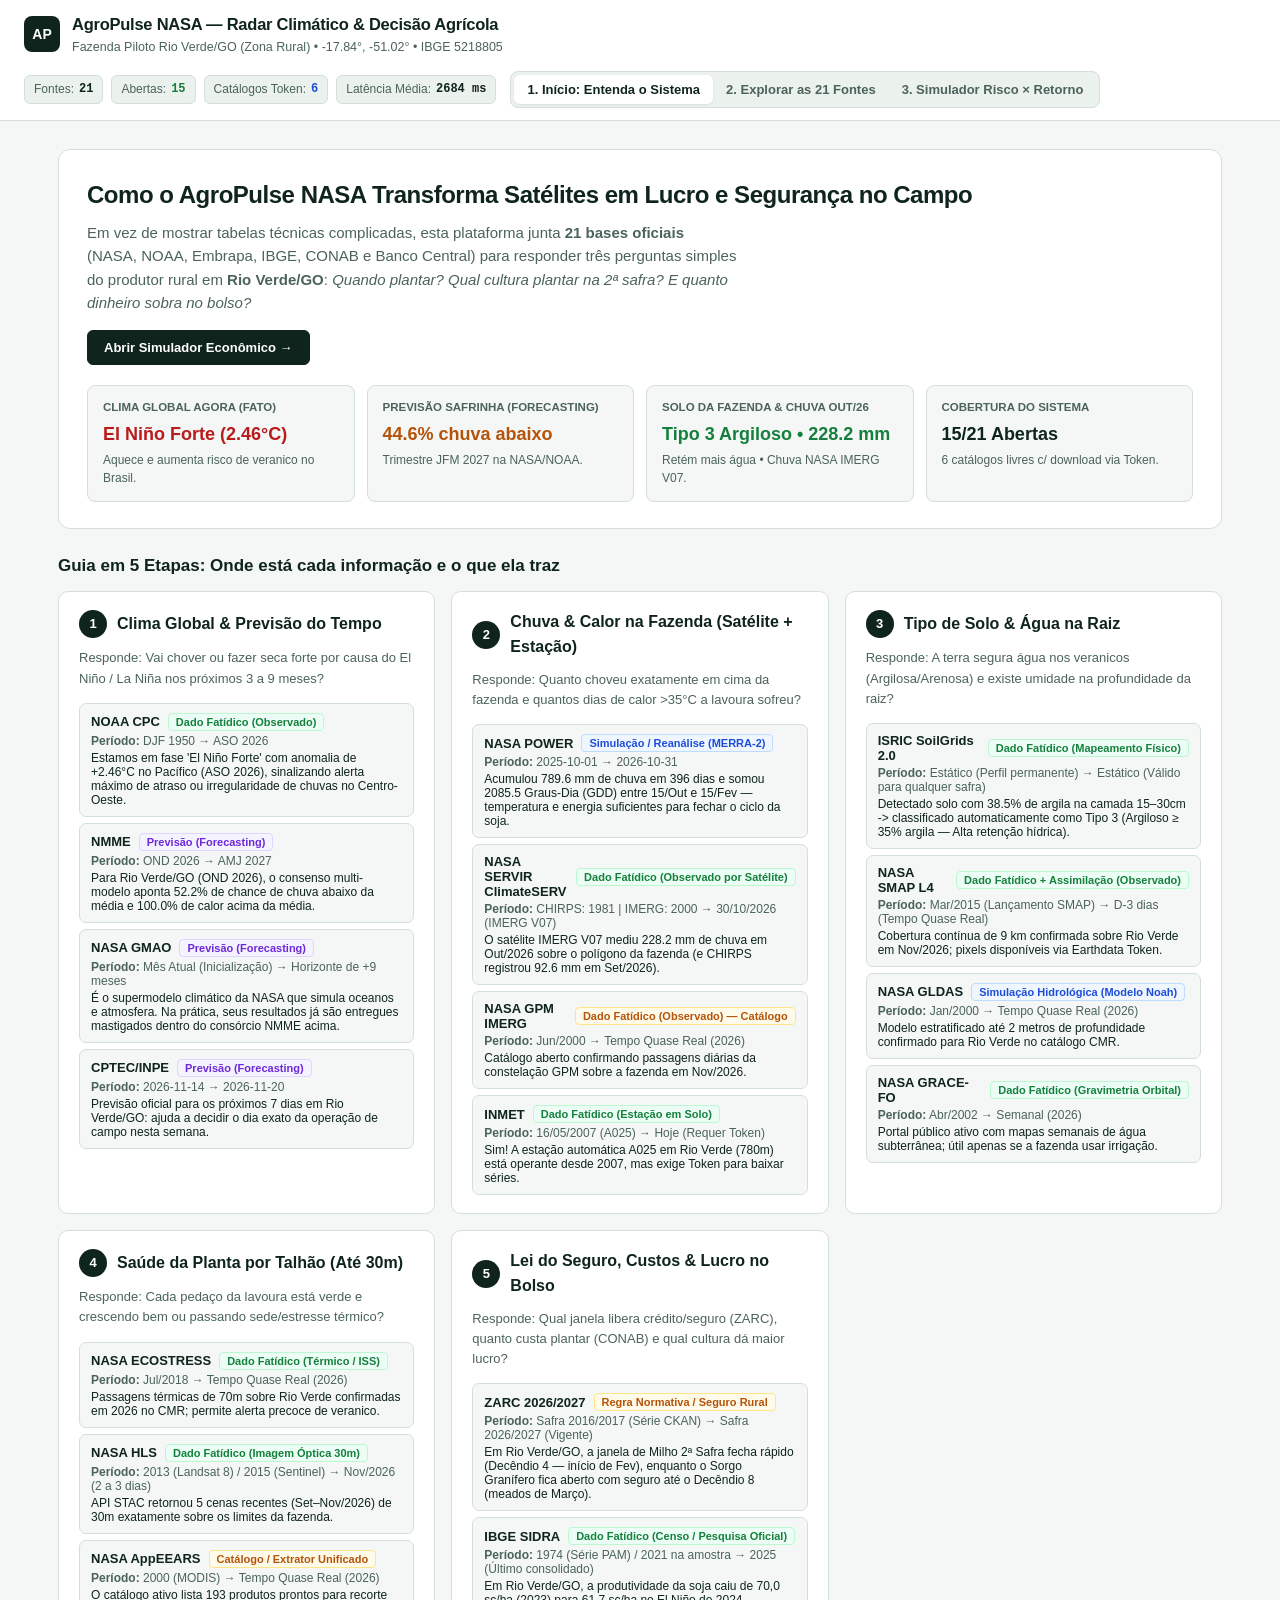
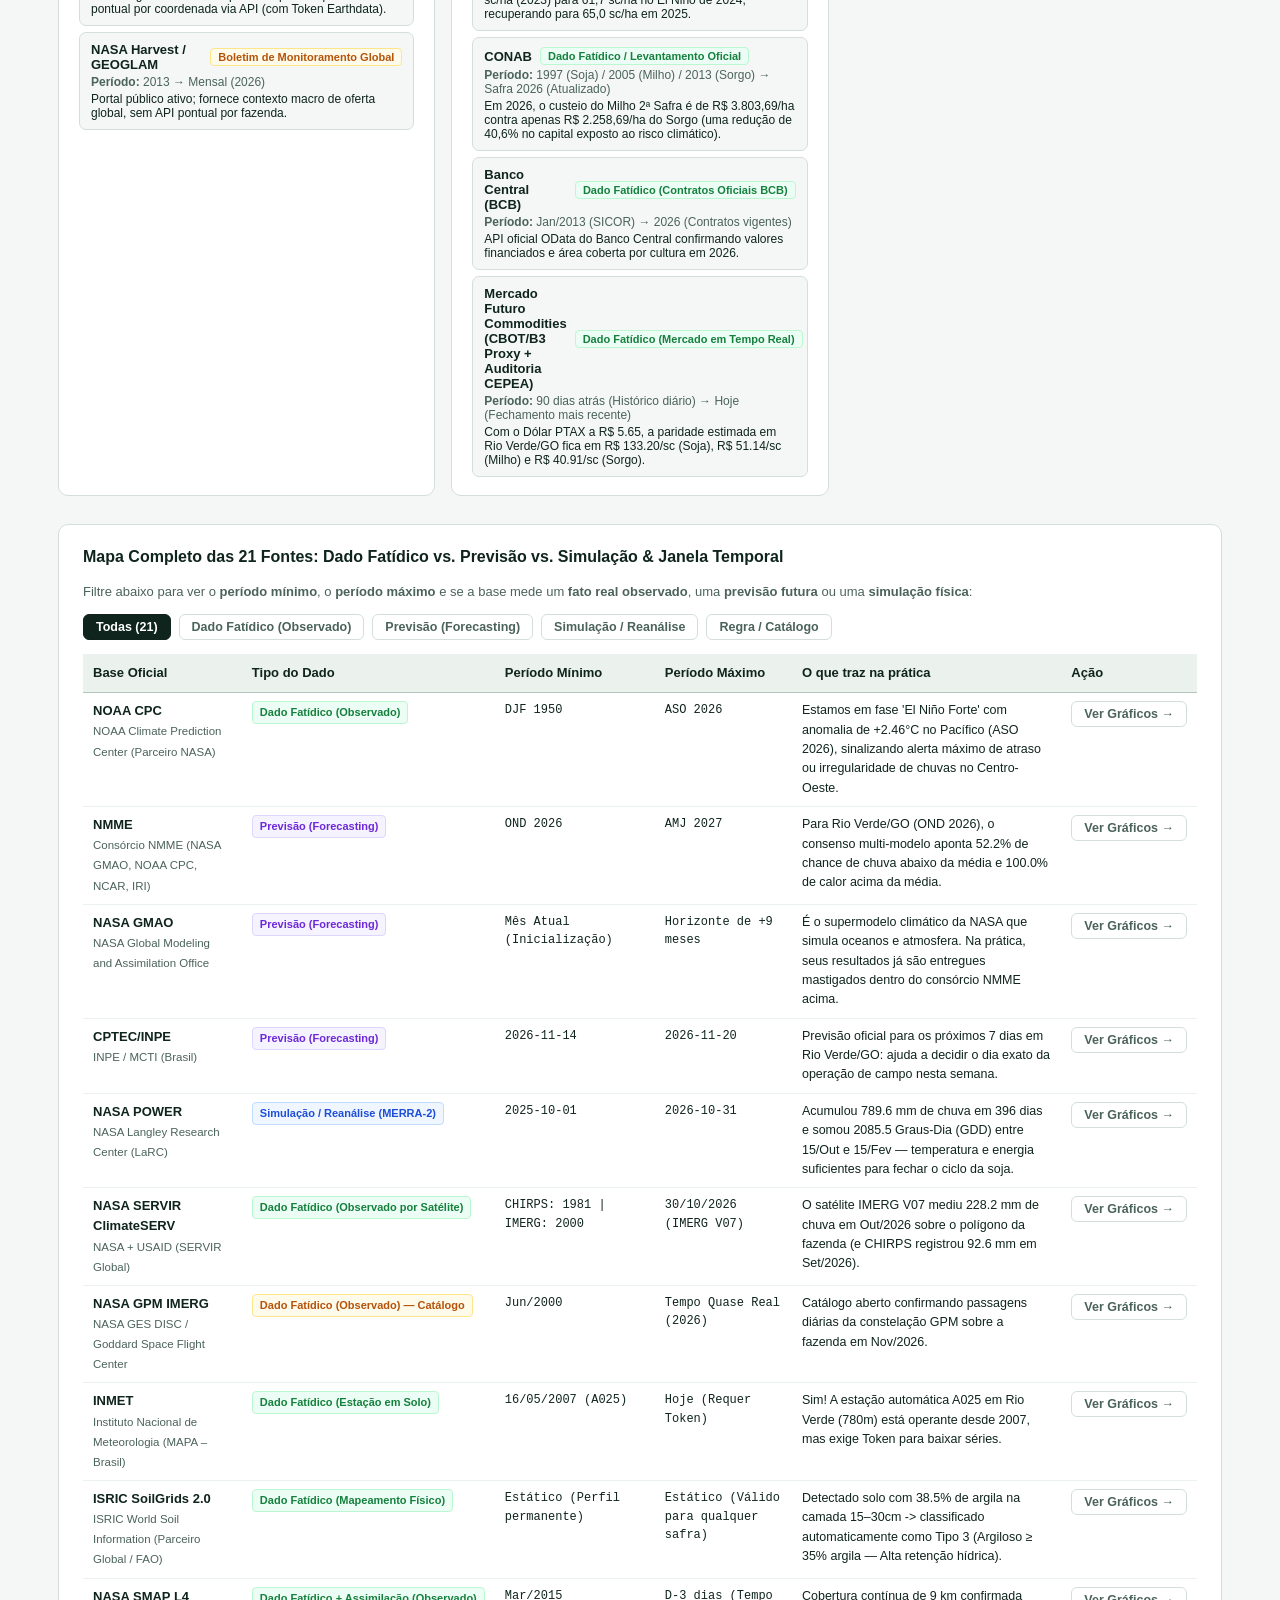
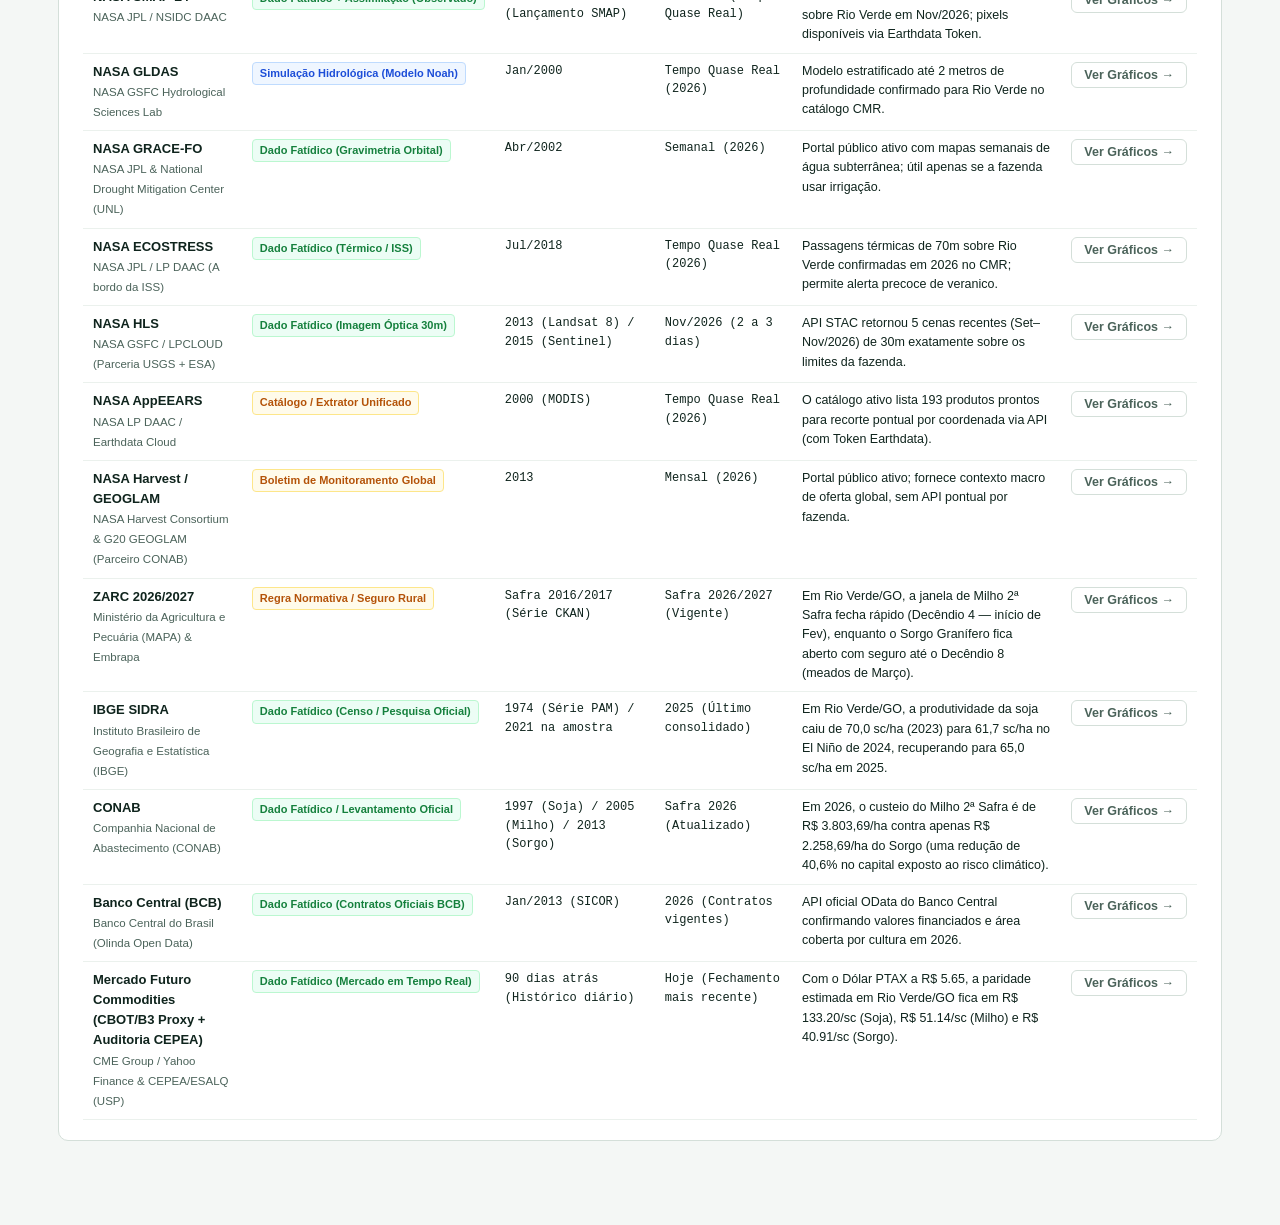
==== frontend/index.html @ e2fab166 "feat: AgroPulse NASA 21-source ETL, visual dashboard, and GitHub Actions Pages" ====
<!DOCTYPE html>
<html lang="pt-BR">
<head>
  <meta charset="UTF-8" />
  <meta name="viewport" content="width=device-width, initial-scale=1.0" />
  <title>AgroPulse NASA — Clima, El Niño e Decisão Agrícola</title>
  <link rel="stylesheet" href="styles.css" />
</head>
<body>
  <header class="topbar">
    <div class="brand">
      <div class="brand-mark">AP</div>
      <div>
        <h1 class="brand-title">AgroPulse NASA — Radar Climático &amp; Decisão Agrícola</h1>
        <p class="brand-sub" id="anchorLabel">Fazenda Piloto Rio Verde/GO (Zona Rural) • -17.84°, -51.02° • IBGE 5218805</p>
      </div>
    </div>

    <div class="topbar-controls">
      <div class="telemetry-strip" id="telemetryStrip"></div>
      <nav class="view-tabs" aria-label="Navegação principal">
        <button class="view-tab active" data-view="home">1. Início: Entenda o Sistema</button>
        <button class="view-tab" data-view="etl">2. Explorar as 21 Fontes</button>
        <button class="view-tab" data-view="simulator">3. Simulador Risco × Retorno</button>
      </nav>
    </div>
  </header>

  <!-- PÁGINA INICIAL: VISÃO GERAL PARA QUALQUER PESSOA ENTENDER -->
  <section class="home-container" id="homeView"></section>

  <!-- EXPLORADOR DETALHADO DE CADA UMA DAS 21 BASES -->
  <main class="shell hidden" id="etlView">
    <aside class="sidebar">
      <input type="search" id="sourceFilter" class="sidebar-search" placeholder="Buscar base (ex: El Niño, Solo, Milho, ZARC)..." />
      <div id="sourceList"></div>
    </aside>

    <section class="stage" id="sourceStage">
      <div class="viz-card">Carregando dados do pipeline ETL...</div>
    </section>
  </main>

  <!-- SIMULADOR ECONÔMICO INTEGRADO -->
  <section class="sim-container hidden" id="simulatorView"></section>

  <!-- Bundle JS local para funcionar 100% no GitHub Pages, HTTP local e file:// -->
  <script src="bundle.js"></script>
  <script src="app.js"></script>
</body>
</html>
---- frontend/styles.css ----
:root {
  --bg: #f4f7f5;
  --surface: #ffffff;
  --surface-alt: #ebf1ed;
  --ink: #0f241d;
  --ink-muted: #4b635a;
  --border: #d4dfd9;
  --border-strong: #b4c7bd;
  --cobalt: #1d4ed8;
  --cobalt-soft: #eff6ff;
  --emerald: #15803d;
  --emerald-soft: #ecfdf5;
  --amber: #b45309;
  --amber-soft: #fffbeb;
  --crimson: #b91c1c;
  --crimson-soft: #fef2f2;
  --purple: #6d28d9;
  --purple-soft: #f5f3ff;
  --font-sans: "Plus Jakarta Sans", -apple-system, BlinkMacSystemFont, "Segoe UI", Roboto, sans-serif;
  --font-mono: "JetBrains Mono", ui-monospace, SFMono-Regular, Menlo, monospace;
}

*, *::before, *::after {
  box-sizing: border-box;
}

body {
  margin: 0;
  background: var(--bg);
  color: var(--ink);
  font-family: var(--font-sans);
  line-height: 1.55;
  -webkit-font-smoothing: antialiased;
}

.num, code, pre {
  font-family: var(--font-mono);
  font-variant-numeric: tabular-nums;
}

.hidden {
  display: none !important;
}

/* Topbar */
.topbar {
  background: var(--surface);
  border-bottom: 1px solid var(--border);
  padding: 12px 24px;
  display: flex;
  flex-wrap: wrap;
  align-items: center;
  justify-content: space-between;
  gap: 14px;
  position: sticky;
  top: 0;
  z-index: 30;
}

.brand {
  display: flex;
  align-items: center;
  gap: 12px;
}

.brand-mark {
  width: 36px;
  height: 36px;
  border-radius: 8px;
  background: var(--ink);
  color: #ffffff;
  display: grid;
  place-items: center;
  font-weight: 700;
  font-size: 14px;
}

.brand-title {
  margin: 0;
  font-size: 16.5px;
  font-weight: 700;
  letter-spacing: -0.015em;
}

.brand-sub {
  margin: 0;
  font-size: 12.5px;
  color: var(--ink-muted);
}

.topbar-controls {
  display: flex;
  align-items: center;
  gap: 14px;
  flex-wrap: wrap;
}

.telemetry-strip {
  display: flex;
  gap: 8px;
  font-size: 12px;
  color: var(--ink-muted);
}

.telemetry-pill {
  background: var(--surface-alt);
  border: 1px solid var(--border);
  padding: 4px 9px;
  border-radius: 6px;
  display: flex;
  align-items: center;
  gap: 5px;
}

.telemetry-pill strong {
  color: var(--ink);
  font-family: var(--font-mono);
}

.view-tabs {
  display: inline-flex;
  background: var(--surface-alt);
  padding: 3px;
  border-radius: 8px;
  border: 1px solid var(--border);
  flex-wrap: wrap;
}

.view-tab {
  border: none;
  background: transparent;
  padding: 7px 13px;
  border-radius: 6px;
  font-family: var(--font-sans);
  font-size: 13px;
  font-weight: 600;
  color: var(--ink-muted);
  cursor: pointer;
}

.view-tab.active {
  background: var(--surface);
  color: var(--ink);
  box-shadow: 0 1px 2px rgba(15, 36, 29, 0.08);
}

/* Home Landing Page */
.home-container {
  max-width: 1220px;
  margin: 0 auto;
  padding: 28px 28px 64px;
}

.hero-card {
  background: var(--surface);
  border: 1px solid var(--border);
  border-radius: 12px;
  padding: 26px 28px;
  margin-bottom: 24px;
}

.hero-card h2 {
  margin: 0 0 8px;
  font-size: 24px;
  letter-spacing: -0.02em;
}

.hero-lead {
  margin: 0;
  color: var(--ink-muted);
  font-size: 15px;
  max-width: 78ch;
}

.hero-highlights {
  display: grid;
  grid-template-columns: repeat(4, 1fr);
  gap: 12px;
  margin-top: 20px;
}

.highlight-box {
  background: var(--bg);
  border: 1px solid var(--border);
  border-radius: 8px;
  padding: 13px 15px;
}

.highlight-box .h-tag {
  font-size: 11.5px;
  font-weight: 700;
  color: var(--ink-muted);
}

.highlight-box .h-val {
  font-size: 18px;
  font-weight: 700;
  margin: 4px 0 2px;
}

.highlight-box .h-desc {
  font-size: 12px;
  color: var(--ink-muted);
}

.flow-grid {
  display: grid;
  grid-template-columns: repeat(auto-fit, minmax(340px, 1fr));
  gap: 16px;
  margin-bottom: 28px;
}

.flow-card {
  background: var(--surface);
  border: 1px solid var(--border);
  border-radius: 10px;
  padding: 18px 20px;
  display: flex;
  flex-direction: column;
  gap: 10px;
}

.flow-card-head {
  display: flex;
  align-items: center;
  gap: 10px;
}

.step-num {
  width: 28px;
  height: 28px;
  border-radius: 50%;
  background: var(--ink);
  color: #fff;
  display: grid;
  place-items: center;
  font-size: 13px;
  font-weight: 700;
  flex-shrink: 0;
}

.flow-card h3 {
  margin: 0;
  font-size: 16px;
}

.flow-chips {
  display: flex;
  flex-direction: column;
  gap: 6px;
  margin-top: 4px;
}

.flow-chip {
  text-align: left;
  border: 1px solid var(--border);
  background: var(--bg);
  border-radius: 7px;
  padding: 9px 11px;
  cursor: pointer;
  font-family: var(--font-sans);
  display: flex;
  flex-direction: column;
  gap: 3px;
}

.flow-chip:hover {
  border-color: var(--cobalt);
  background: var(--cobalt-soft);
}

.flow-chip-top {
  display: flex;
  justify-content: space-between;
  align-items: center;
  gap: 8px;
  font-size: 13px;
  font-weight: 700;
  color: var(--ink);
}

.flow-chip-sub {
  font-size: 12px;
  color: var(--ink-muted);
}

/* Natureza Badges */
.nature-pill {
  display: inline-block;
  padding: 2px 7px;
  border-radius: 4px;
  font-size: 11px;
  font-weight: 700;
  white-space: nowrap;
}

.nat-fact { background: var(--emerald-soft); color: var(--emerald); border: 1px solid #bbf7d0; }
.nat-fcst { background: var(--purple-soft); color: var(--purple); border: 1px solid #ddd6fe; }
.nat-sim { background: var(--cobalt-soft); color: var(--cobalt); border: 1px solid #bfdbfe; }
.nat-rule { background: var(--amber-soft); color: var(--amber); border: 1px solid #fde68a; }

.filter-pills {
  display: flex;
  gap: 8px;
  flex-wrap: wrap;
  margin-bottom: 14px;
}

.filter-pill {
  border: 1px solid var(--border);
  background: var(--surface);
  padding: 5px 12px;
  border-radius: 6px;
  font-size: 12.5px;
  font-weight: 600;
  cursor: pointer;
  color: var(--ink-muted);
}

.filter-pill.active {
  background: var(--ink);
  color: #fff;
  border-color: var(--ink);
}

/* Main Shell */
.shell {
  display: grid;
  grid-template-columns: 330px 1fr;
  min-height: calc(100vh - 67px);
}

.sidebar {
  background: var(--surface);
  border-right: 1px solid var(--border);
  padding: 16px 12px;
  overflow-y: auto;
  max-height: calc(100vh - 67px);
  position: sticky;
  top: 67px;
}

.sidebar-search {
  width: 100%;
  padding: 8px 10px;
  border: 1px solid var(--border);
  border-radius: 6px;
  font-family: var(--font-sans);
  font-size: 13px;
  margin-bottom: 14px;
  background: var(--bg);
}

.layer-group { margin-bottom: 16px; }

.layer-heading {
  font-size: 11.5px;
  font-weight: 700;
  color: var(--ink-muted);
  padding: 4px 8px;
  margin: 0 0 4px 0;
  border-bottom: 1px solid var(--surface-alt);
}

.source-btn {
  width: 100%;
  text-align: left;
  border: 1px solid transparent;
  background: transparent;
  padding: 8px 10px;
  border-radius: 6px;
  cursor: pointer;
  display: flex;
  flex-direction: column;
  gap: 3px;
  margin-bottom: 2px;
  font-family: var(--font-sans);
}

.source-btn:hover { background: var(--bg); }
.source-btn.active { background: var(--cobalt-soft); border-color: #bfdbfe; }

.source-btn-top {
  display: flex;
  align-items: center;
  justify-content: space-between;
  gap: 6px;
  width: 100%;
}

.source-btn-name {
  font-size: 13px;
  font-weight: 600;
  color: var(--ink);
  white-space: nowrap;
  overflow: hidden;
  text-overflow: ellipsis;
}

.source-btn-meta {
  display: flex;
  align-items: center;
  justify-content: space-between;
  font-size: 11px;
  color: var(--ink-muted);
}

.dot { width: 8px; height: 8px; border-radius: 50%; flex-shrink: 0; }
.dot.open { background: var(--emerald); }
.dot.discovery { background: var(--cobalt); }
.dot.partial { background: var(--amber); }
.dot.error { background: var(--crimson); }

/* Stage */
.stage {
  padding: 24px 32px 48px;
  max-width: 1160px;
  width: 100%;
}

.source-header {
  background: var(--surface);
  border: 1px solid var(--border);
  border-radius: 10px;
  padding: 20px 24px;
  margin-bottom: 20px;
}

.source-title-row {
  display: flex;
  justify-content: space-between;
  align-items: flex-start;
  gap: 16px;
  flex-wrap: wrap;
}

.source-title { margin: 0; font-size: 21px; font-weight: 700; letter-spacing: -0.02em; }
.source-provider { margin: 3px 0 0; font-size: 13.5px; color: var(--ink-muted); }

/* Caixa em Linguagem Humana */
.plain-box {
  margin-top: 14px;
  background: var(--emerald-soft);
  border: 1px solid #bbf7d0;
  border-radius: 8px;
  padding: 13px 16px;
}

.plain-box-q {
  font-size: 12.5px;
  font-weight: 700;
  color: var(--emerald);
  margin-bottom: 4px;
}

.plain-box-a {
  font-size: 14px;
  color: var(--ink);
  margin: 0;
}

.period-strip {
  display: flex;
  gap: 10px;
  flex-wrap: wrap;
  margin-top: 12px;
  align-items: center;
}

.period-pill {
  background: var(--surface-alt);
  border: 1px solid var(--border);
  border-radius: 6px;
  padding: 4px 10px;
  font-size: 12px;
}

.source-url {
  display: inline-block;
  margin-top: 10px;
  font-family: var(--font-mono);
  font-size: 11.5px;
  color: var(--cobalt);
  background: var(--cobalt-soft);
  padding: 4px 8px;
  border-radius: 4px;
  text-decoration: none;
  word-break: break-all;
}

.status-badge {
  padding: 5px 10px;
  border-radius: 6px;
  font-size: 12px;
  font-weight: 700;
  display: inline-flex;
  align-items: center;
  gap: 6px;
  white-space: nowrap;
}

.status-badge.open { background: var(--emerald-soft); color: var(--emerald); border: 1px solid #bbf7d0; }
.status-badge.discovery { background: var(--cobalt-soft); color: var(--cobalt); border: 1px solid #bfdbfe; }
.status-badge.partial { background: var(--amber-soft); color: var(--amber); border: 1px solid #fde68a; }
.status-badge.error { background: var(--crimson-soft); color: var(--crimson); border: 1px solid #fecaca; }

.audit-grid {
  display: grid;
  grid-template-columns: repeat(4, 1fr);
  gap: 10px;
  margin-top: 16px;
  padding-top: 14px;
  border-top: 1px solid var(--surface-alt);
}

.audit-cell {
  background: var(--bg);
  border: 1px solid var(--border);
  border-radius: 8px;
  padding: 10px 12px;
}

.audit-label { font-size: 11px; font-weight: 700; color: var(--ink-muted); margin-bottom: 3px; }
.audit-val { font-size: 12.5px; font-weight: 600; color: var(--ink); }
.audit-sub { font-size: 11.5px; color: var(--ink-muted); margin-top: 2px; }

.note-banner {
  margin-top: 12px;
  background: var(--amber-soft);
  border-left: 4px solid var(--amber);
  padding: 10px 14px;
  border-radius: 0 8px 8px 0;
  font-size: 13px;
  color: #78350f;
}

/* Visualization Panel */
.viz-card {
  background: var(--surface);
  border: 1px solid var(--border);
  border-radius: 10px;
  padding: 20px 24px;
  margin-bottom: 20px;
}

.viz-card h3 { margin: 0 0 12px; font-size: 16px; font-weight: 700; }

.kpi-row {
  display: grid;
  grid-template-columns: repeat(auto-fit, minmax(165px, 1fr));
  gap: 10px;
  margin-bottom: 16px;
}

.kpi-box {
  background: var(--bg);
  border: 1px solid var(--border);
  border-radius: 8px;
  padding: 11px 13px;
}

.kpi-box .k-lbl { font-size: 12px; color: var(--ink-muted); }
.kpi-box .k-val { font-size: 18px; font-weight: 700; font-family: var(--font-mono); margin-top: 2px; }

/* Tables */
.data-table { width: 100%; border-collapse: collapse; font-size: 13px; }
.data-table th {
  text-align: left;
  padding: 9px 10px;
  background: var(--surface-alt);
  border-bottom: 1px solid var(--border-strong);
  font-weight: 700;
}
.data-table td { padding: 8px 10px; border-bottom: 1px solid var(--surface-alt); vertical-align: top; }

/* Custom Visual Components */
.pipeline-steps {
  display: grid;
  grid-template-columns: repeat(auto-fit, minmax(190px, 1fr));
  gap: 10px;
  margin: 14px 0;
}

.p-step {
  background: var(--bg);
  border: 1px solid var(--border);
  border-radius: 8px;
  padding: 12px;
}

.p-step strong { display: block; font-size: 13px; margin-bottom: 4px; }
.p-step span { font-size: 12px; color: var(--ink-muted); }

/* 7-Day Weather Strip */
.weather-strip {
  display: grid;
  grid-template-columns: repeat(auto-fit, minmax(120px, 1fr));
  gap: 10px;
}

.w-day {
  background: var(--bg);
  border: 1px solid var(--border);
  border-radius: 8px;
  padding: 12px;
  text-align: center;
}

.w-temp-bar {
  height: 8px;
  border-radius: 4px;
  background: linear-gradient(90deg, #3b82f6, #f59e0b);
  margin: 8px 0;
}

/* Progress Meter */
.progress-track {
  height: 22px;
  background: var(--surface-alt);
  border-radius: 6px;
  overflow: hidden;
  border: 1px solid var(--border);
  margin: 8px 0;
}

.progress-fill {
  height: 100%;
  background: var(--emerald);
  color: #fff;
  font-size: 11.5px;
  font-weight: 700;
  display: flex;
  align-items: center;
  padding-left: 10px;
}

/* ZARC 36-Decendio Calendar */
.zarc-matrix { display: flex; flex-direction: column; gap: 12px; }
.zarc-row { border: 1px solid var(--border); border-radius: 8px; padding: 12px 14px; }
.zarc-row-head { display: flex; justify-content: space-between; align-items: center; margin-bottom: 8px; flex-wrap: wrap; gap: 8px; }
.dec-grid { display: grid; grid-template-columns: repeat(36, 1fr); gap: 2px; }
.dec-cell { height: 22px; border-radius: 2px; display: grid; place-items: center; font-size: 9px; font-family: var(--font-mono); color: #fff; }
.dec-0 { background: #e2e8f0; color: #64748b; }
.dec-20 { background: #15803d; }
.dec-30 { background: #d97706; }
.dec-40 { background: #dc2626; }
.month-axis { display: grid; grid-template-columns: repeat(12, 1fr); font-size: 11px; color: var(--ink-muted); text-align: center; margin-top: 4px; font-weight: 600; }

/* NMME Terciles */
.tercile-row { display: grid; grid-template-columns: 110px 1fr; align-items: center; gap: 12px; margin-bottom: 10px; }
.tercile-bar { display: flex; height: 26px; border-radius: 6px; overflow: hidden; border: 1px solid var(--border); font-size: 11.5px; font-family: var(--font-mono); font-weight: 600; color: #fff; }
.t-below { background: #d97706; display: grid; place-items: center; }
.t-norm { background: #64748b; display: grid; place-items: center; }
.t-above { background: #1d4ed8; display: grid; place-items: center; }

/* Soil & Cost Stacked Bars */
.soil-stack { display: flex; height: 30px; border-radius: 6px; overflow: hidden; margin: 6px 0 12px; font-size: 11.5px; font-weight: 600; color: #fff; }

/* Horizontal Bar Chart */
.hbar-row { display: grid; grid-template-columns: 190px 1fr 110px; align-items: center; gap: 10px; margin-bottom: 8px; font-size: 12.5px; }
.hbar-track { background: var(--surface-alt); height: 18px; border-radius: 4px; overflow: hidden; }
.hbar-fill { height: 100%; background: var(--cobalt); border-radius: 4px; }

/* Raw Inspector */
.raw-details { background: var(--surface); border: 1px solid var(--border); border-radius: 10px; padding: 14px 20px; }
.raw-details summary { cursor: pointer; font-weight: 700; font-size: 13.5px; }
.raw-pre { background: #0f172a; color: #e2e8f0; padding: 14px; border-radius: 8px; overflow-x: auto; font-size: 12px; line-height: 1.45; margin-top: 12px; max-height: 360px; }

/* Simulator View */
.sim-container { max-width: 1180px; margin: 0 auto; padding: 24px 32px 60px; }
.scenario-grid { display: grid; grid-template-columns: repeat(3, 1fr); gap: 16px; margin-top: 18px; }
.scenario-card { background: var(--surface); border: 1px solid var(--border); border-radius: 10px; padding: 18px 20px; display: flex; flex-direction: column; gap: 10px; }
.scenario-card.recommended { border: 2px solid var(--emerald); box-shadow: 0 4px 14px rgba(21, 128, 61, 0.08); }

.svg-chart { width: 100%; height: auto; display: block; }

@media (max-width: 980px) {
  .shell { grid-template-columns: 1fr; }
  .sidebar { max-height: 300px; position: static; }
  .audit-grid, .hero-highlights { grid-template-columns: repeat(2, 1fr); }
  .scenario-grid { grid-template-columns: 1fr; }
  .hbar-row { grid-template-columns: 120px 1fr 90px; }
}
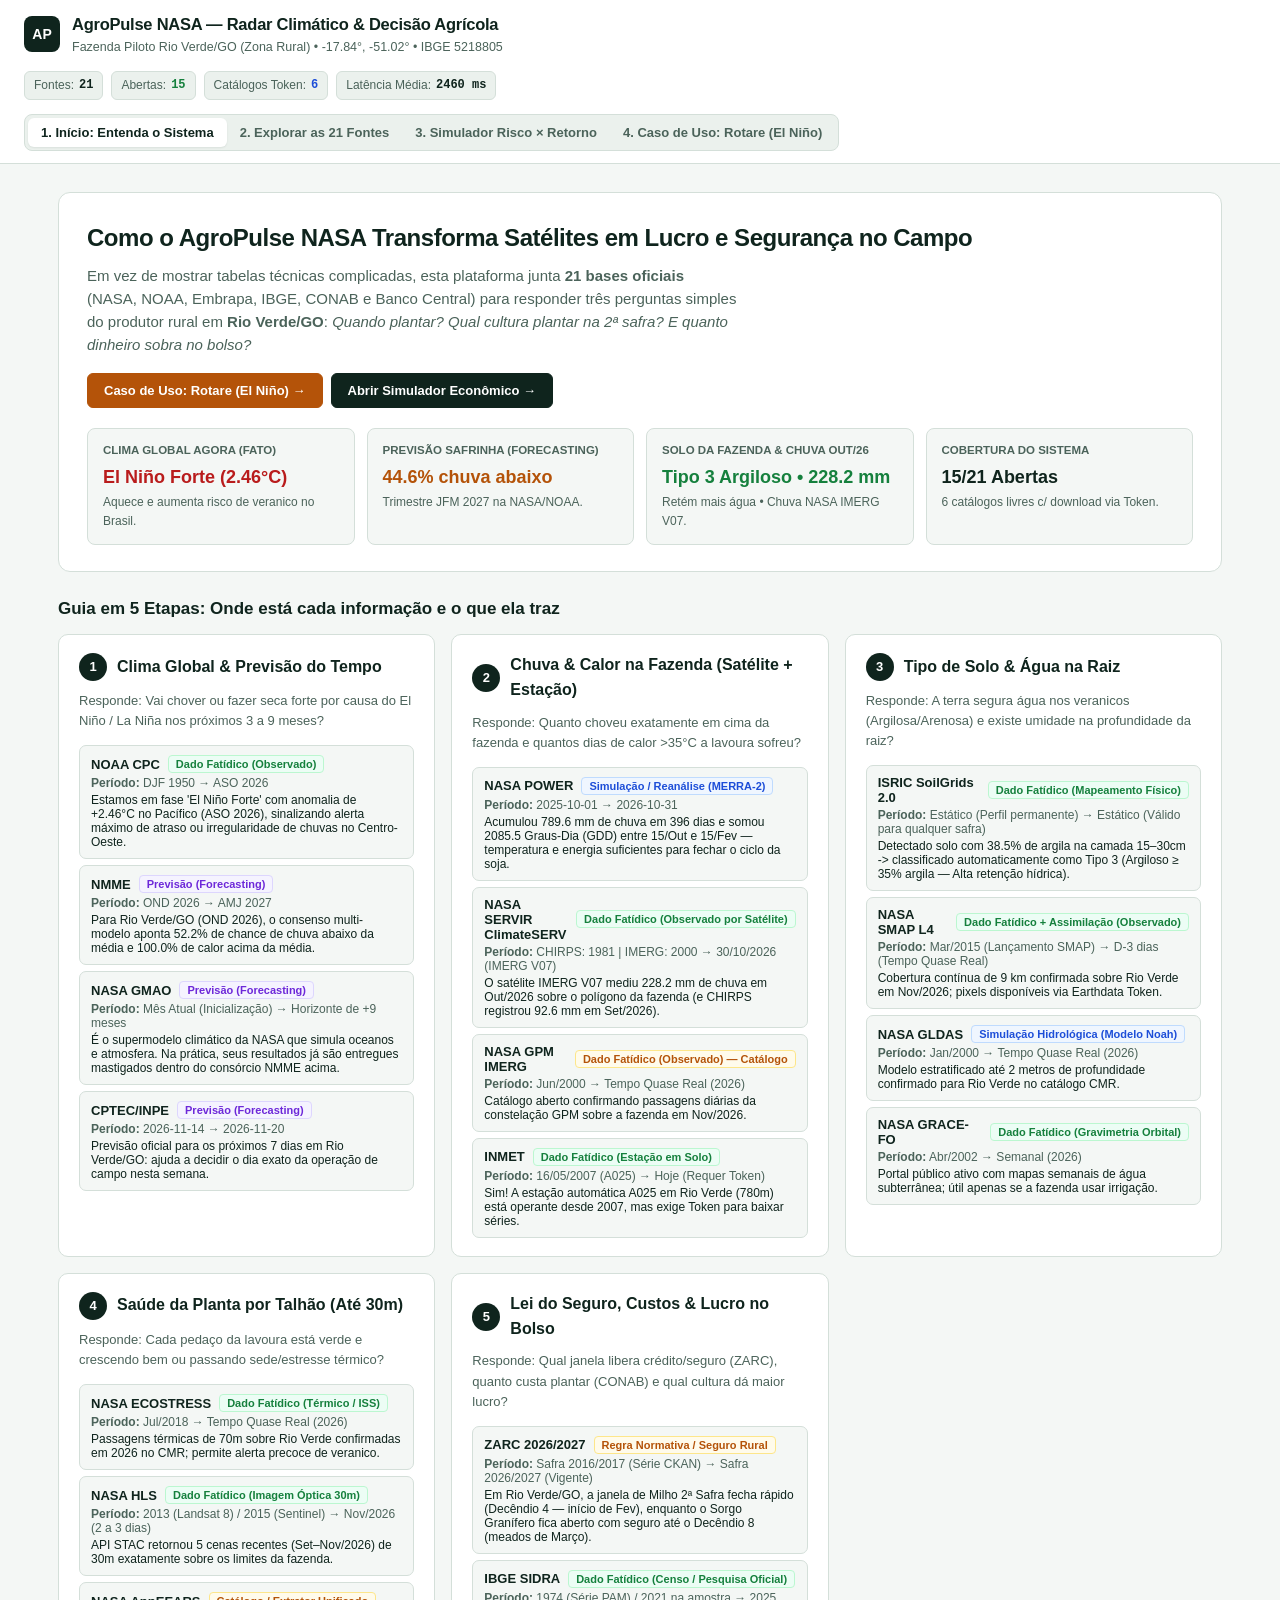
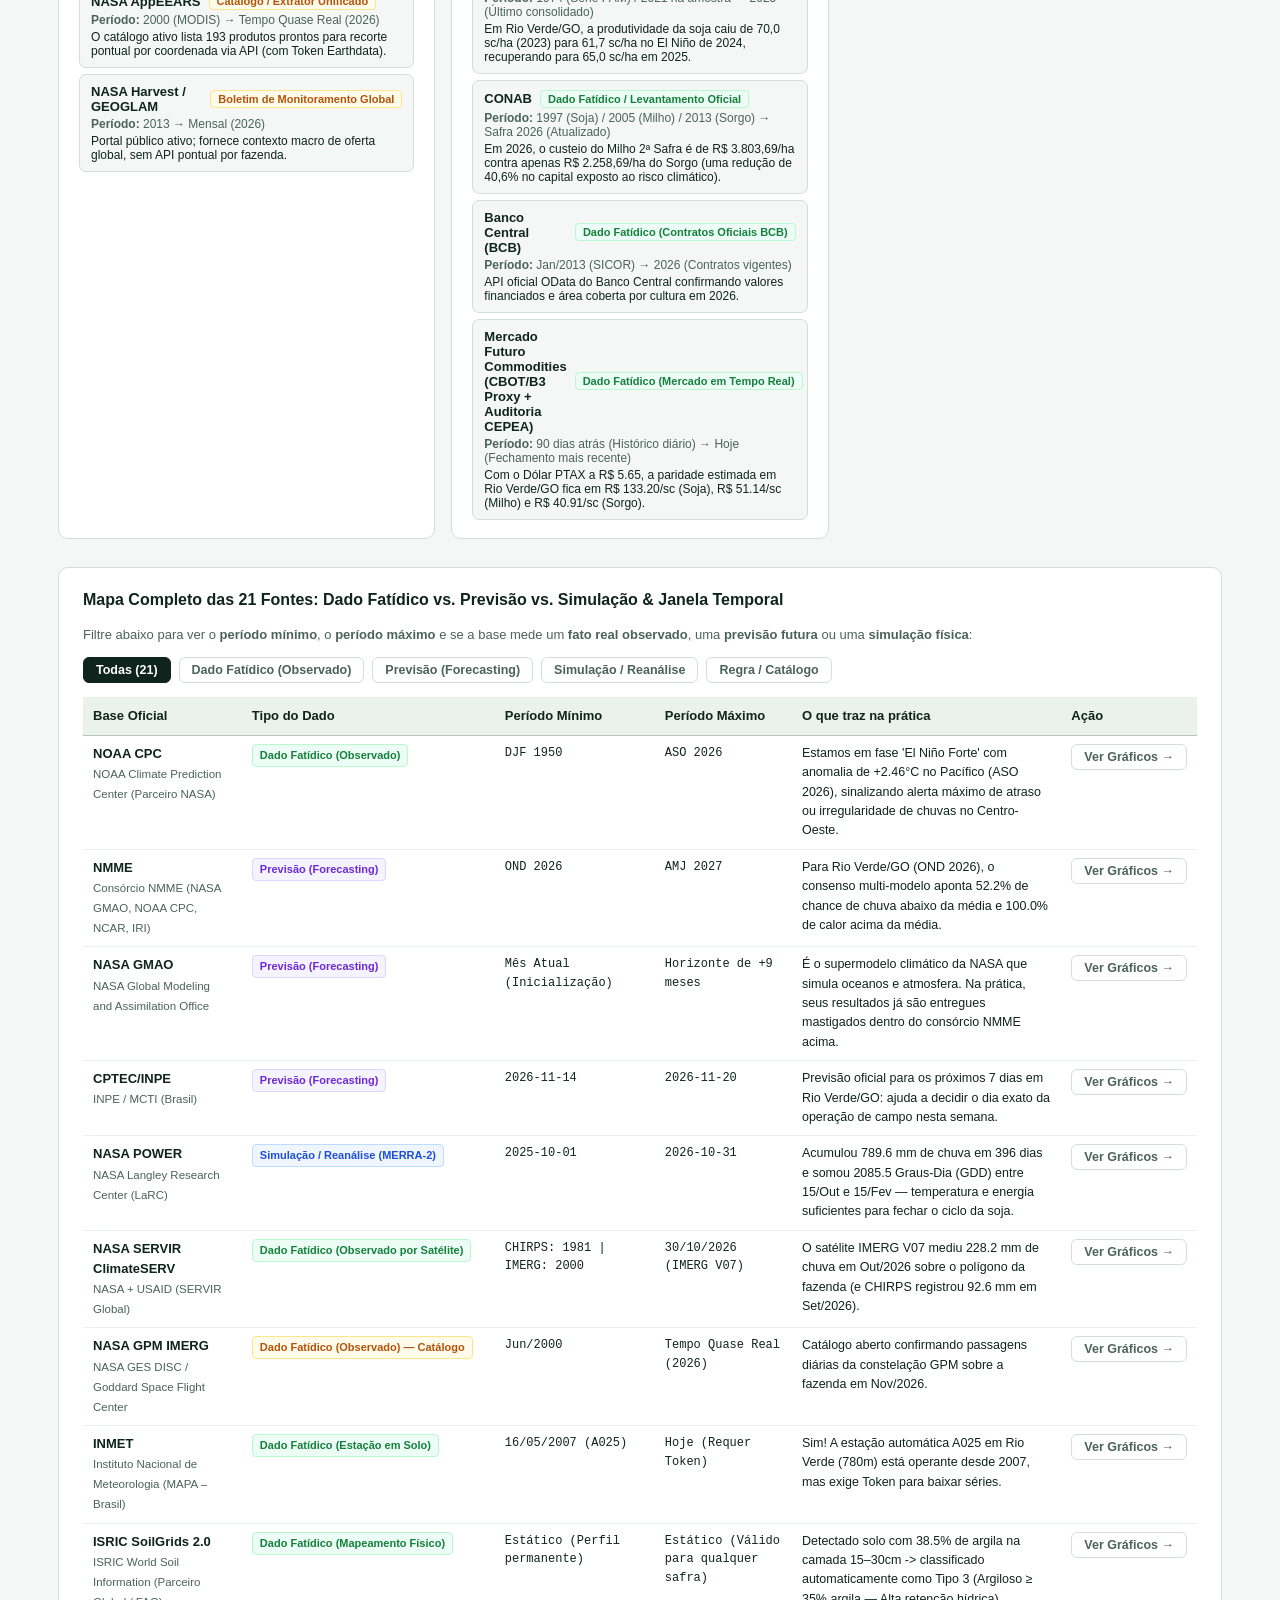
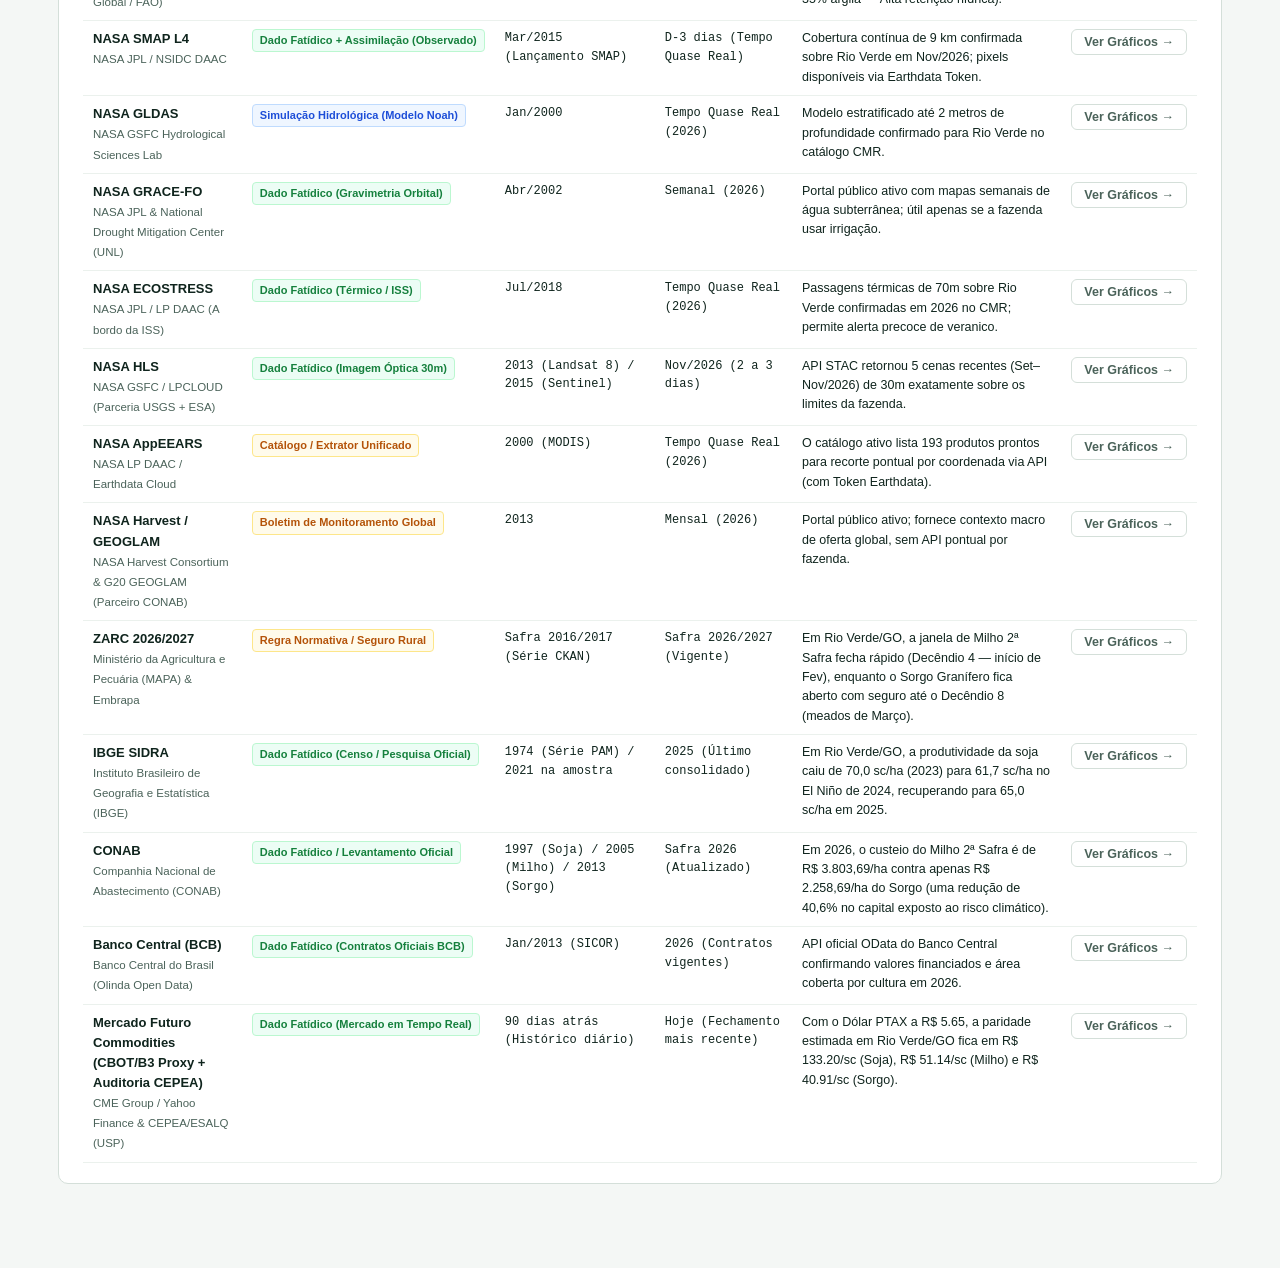
==== commit 4d8654b5: "feat: add Rotare with El Nino backtest page using real NASA POWER analog seasons" ====
--- a/frontend/index.html
+++ b/frontend/index.html
@@ -22,6 +22,7 @@
         <button class="view-tab active" data-view="home">1. Início: Entenda o Sistema</button>
         <button class="view-tab" data-view="etl">2. Explorar as 21 Fontes</button>
         <button class="view-tab" data-view="simulator">3. Simulador Risco × Retorno</button>
+        <button class="view-tab" data-view="rotare">4. Caso de Uso: Rotare (El Niño)</button>
       </nav>
     </div>
   </header>
@@ -44,6 +45,9 @@
   <!-- SIMULADOR ECONÔMICO INTEGRADO -->
   <section class="sim-container hidden" id="simulatorView"></section>
 
+  <!-- CASO DE USO ROTARE COM EL NIÑO -->
+  <section class="home-container hidden" id="rotareView"></section>
+
   <!-- Bundle JS local para funcionar 100% no GitHub Pages, HTTP local e file:// -->
   <script src="bundle.js"></script>
   <script src="app.js"></script>
--- a/frontend/styles.css
+++ b/frontend/styles.css
@@ -674,10 +674,148 @@
 
 .svg-chart { width: 100%; height: auto; display: block; }
 
+/* Caso de Uso: Rotare com El Niño */
+.rotare-disclaimer {
+  background: var(--amber-soft);
+  border: 1px solid #fcd34d;
+  border-left: 5px solid var(--amber);
+  border-radius: 8px;
+  padding: 12px 16px;
+  font-size: 13px;
+  color: #78350f;
+  margin-bottom: 18px;
+}
+
+.el-nino-banner {
+  background: linear-gradient(135deg, #fff1f2 0%, #fffbeb 100%);
+  border: 1px solid #fecdd3;
+  border-radius: 10px;
+  padding: 18px 22px;
+  margin-bottom: 18px;
+}
+
+.rotare-setup-grid {
+  display: grid;
+  grid-template-columns: 280px 1fr;
+  gap: 18px;
+  margin-bottom: 20px;
+}
+
+.talhao-card {
+  background: var(--surface);
+  border: 1px solid var(--border);
+  border-radius: 10px;
+  padding: 16px;
+  display: flex;
+  flex-direction: column;
+  gap: 10px;
+}
+
+.talhao-polygon {
+  background: #ecfdf5;
+  border: 2px dashed var(--emerald);
+  border-radius: 8px;
+  padding: 16px;
+  text-align: center;
+  cursor: pointer;
+  transition: all 0.15s ease;
+}
+
+.talhao-polygon:hover,
+.talhao-polygon.selected {
+  background: #dcfce7;
+  border-style: solid;
+  box-shadow: 0 2px 10px rgba(21, 128, 61, 0.14);
+}
+
+.rotare-form-grid {
+  display: grid;
+  grid-template-columns: repeat(3, 1fr);
+  gap: 12px;
+  margin-top: 10px;
+}
+
+.rotare-field label {
+  display: block;
+  font-size: 12px;
+  font-weight: 700;
+  color: var(--ink-muted);
+  margin-bottom: 4px;
+}
+
+.rotare-field select {
+  width: 100%;
+  padding: 8px 10px;
+  border-radius: 6px;
+  border: 1px solid var(--border-strong);
+  background: var(--bg);
+  font-family: var(--font-sans);
+  font-size: 13px;
+  font-weight: 600;
+  color: var(--ink);
+}
+
+.stress-toolbar {
+  display: flex;
+  flex-wrap: wrap;
+  align-items: center;
+  justify-content: space-between;
+  gap: 14px;
+  background: var(--surface);
+  border: 1px solid var(--border);
+  border-radius: 10px;
+  padding: 16px 20px;
+  margin-bottom: 18px;
+}
+
+.rank-badge {
+  display: inline-flex;
+  align-items: center;
+  gap: 5px;
+  padding: 3px 9px;
+  border-radius: 999px;
+  font-size: 11.5px;
+  font-weight: 700;
+}
+.rank-1 { background: var(--emerald-soft); color: var(--emerald); border: 1px solid #86efac; }
+.rank-2 { background: var(--cobalt-soft); color: var(--cobalt); border: 1px solid #bfdbfe; }
+.rank-3 { background: var(--crimson-soft); color: var(--crimson); border: 1px solid #fecaca; }
+
+.soil-notes-row {
+  display: grid;
+  grid-template-columns: repeat(3, 1fr);
+  gap: 6px;
+  background: var(--bg);
+  border: 1px solid var(--border);
+  border-radius: 8px;
+  padding: 8px 10px;
+  font-size: 11.5px;
+}
+
+.four-blocks {
+  display: grid;
+  gap: 8px;
+  border-top: 1px solid var(--surface-alt);
+  padding-top: 10px;
+}
+
+.block-item {
+  background: var(--bg);
+  border-radius: 6px;
+  padding: 8px 10px;
+  font-size: 12.5px;
+  border-left: 3px solid var(--border-strong);
+}
+.block-item strong { display: block; font-size: 11.5px; margin-bottom: 2px; }
+.block-why { border-left-color: var(--cobalt); }
+.block-pro { border-left-color: var(--emerald); }
+.block-risk { border-left-color: var(--crimson); }
+.block-unknown { border-left-color: var(--purple); background: var(--purple-soft); }
+
 @media (max-width: 980px) {
   .shell { grid-template-columns: 1fr; }
   .sidebar { max-height: 300px; position: static; }
-  .audit-grid, .hero-highlights { grid-template-columns: repeat(2, 1fr); }
+  .audit-grid, .hero-highlights, .rotare-setup-grid, .rotare-form-grid { grid-template-columns: 1fr; }
   .scenario-grid { grid-template-columns: 1fr; }
   .hbar-row { grid-template-columns: 120px 1fr 90px; }
 }
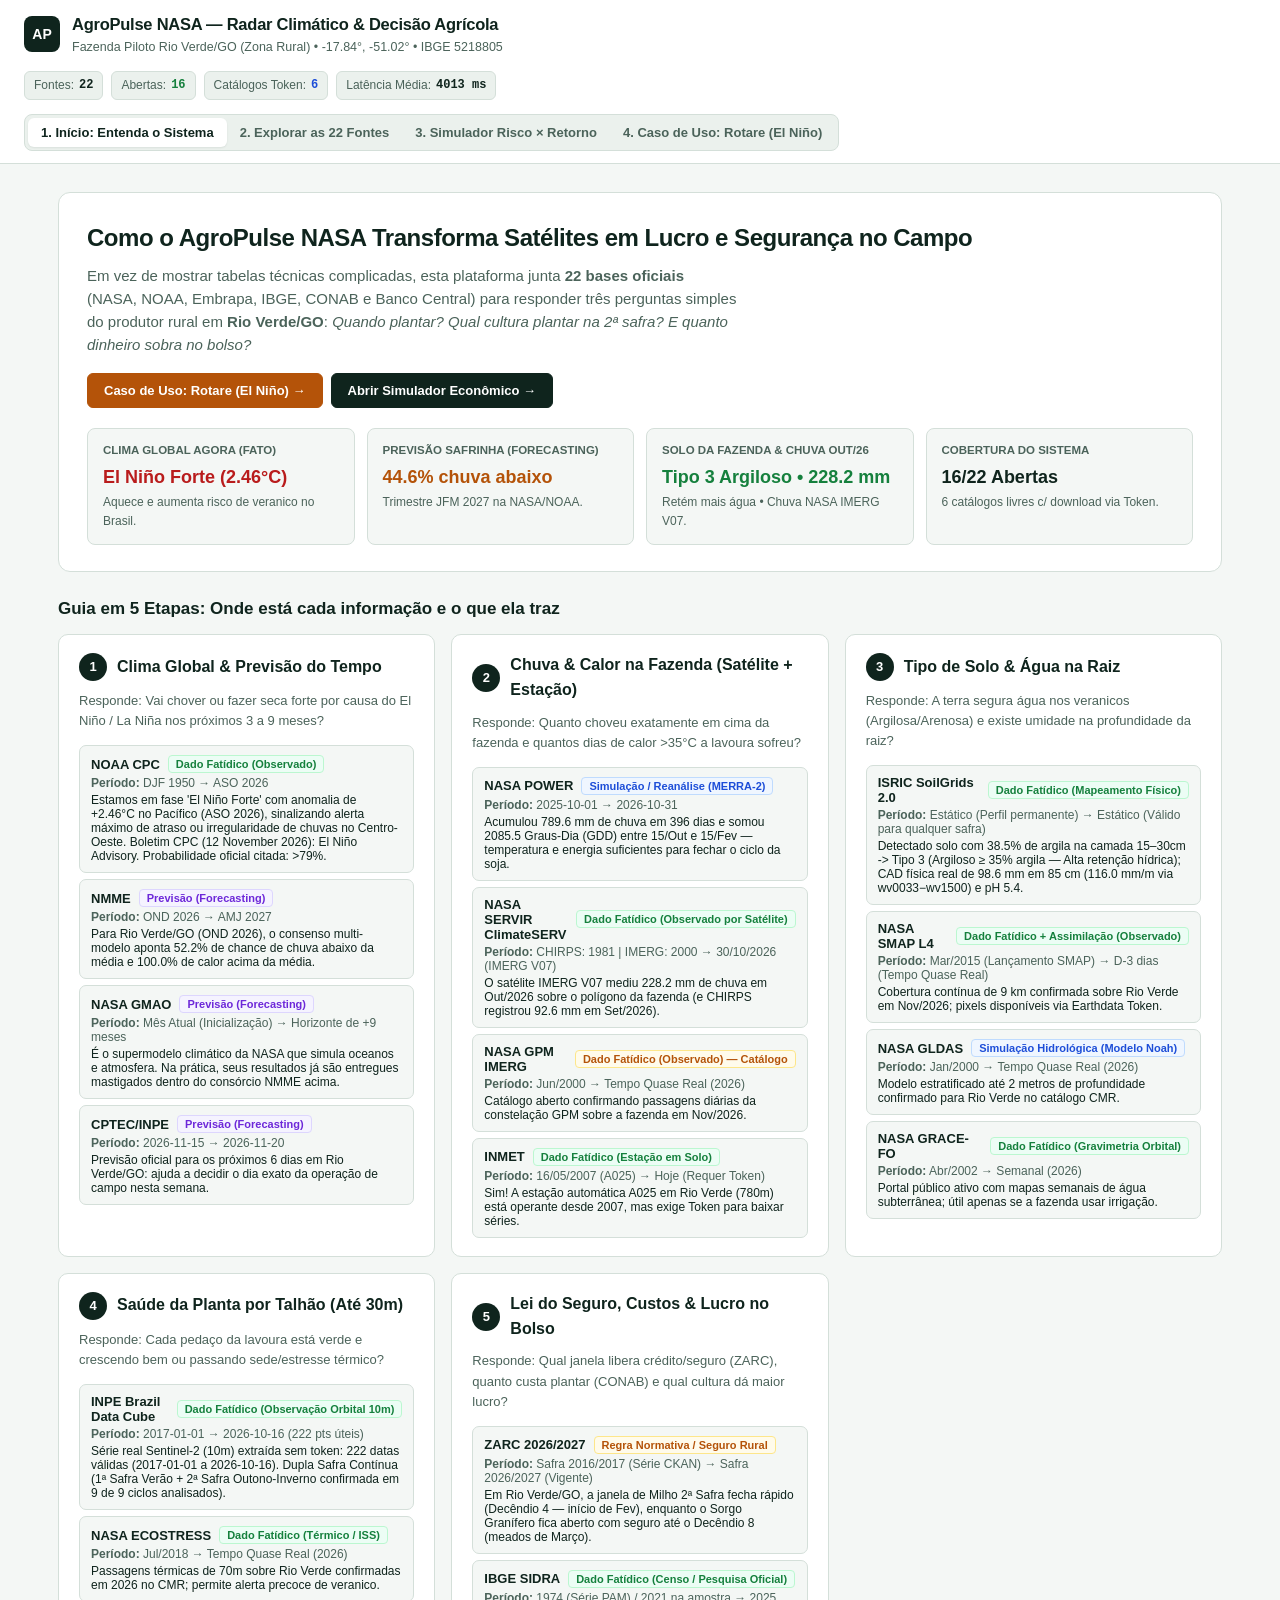
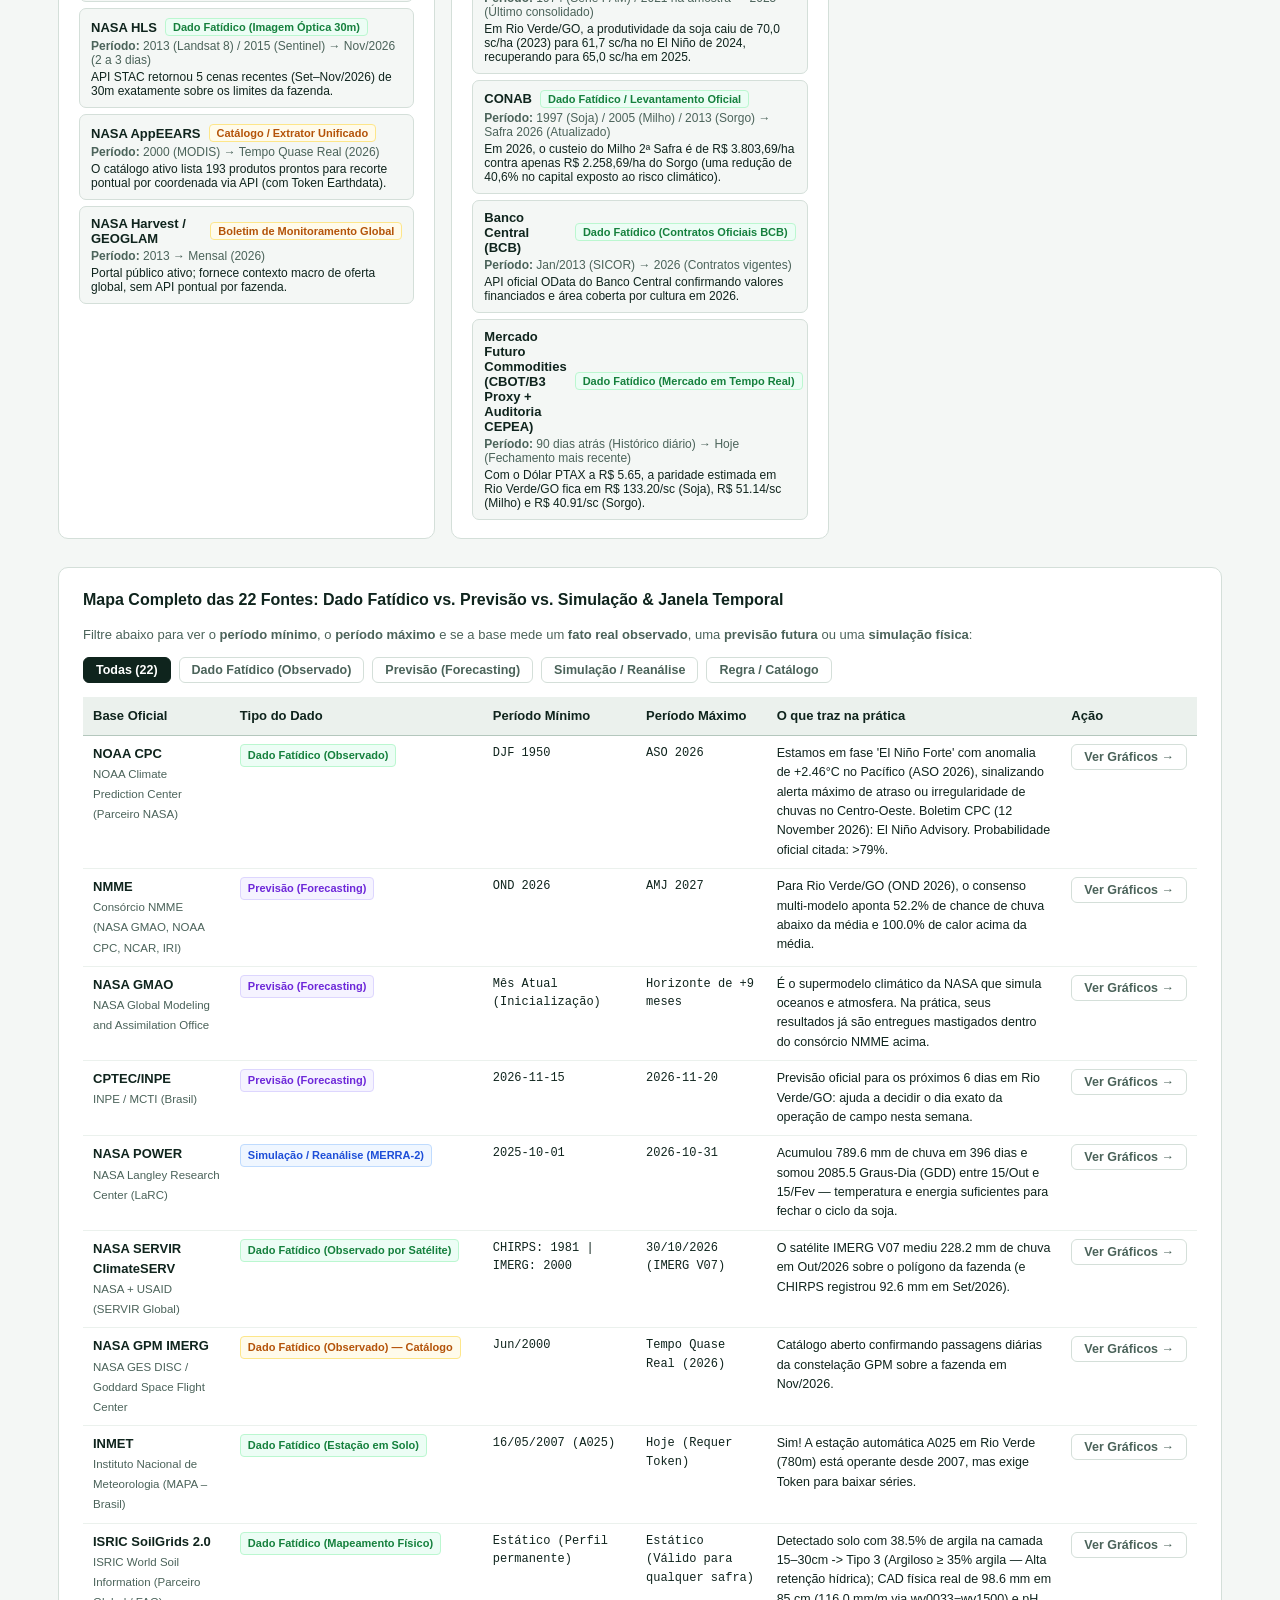
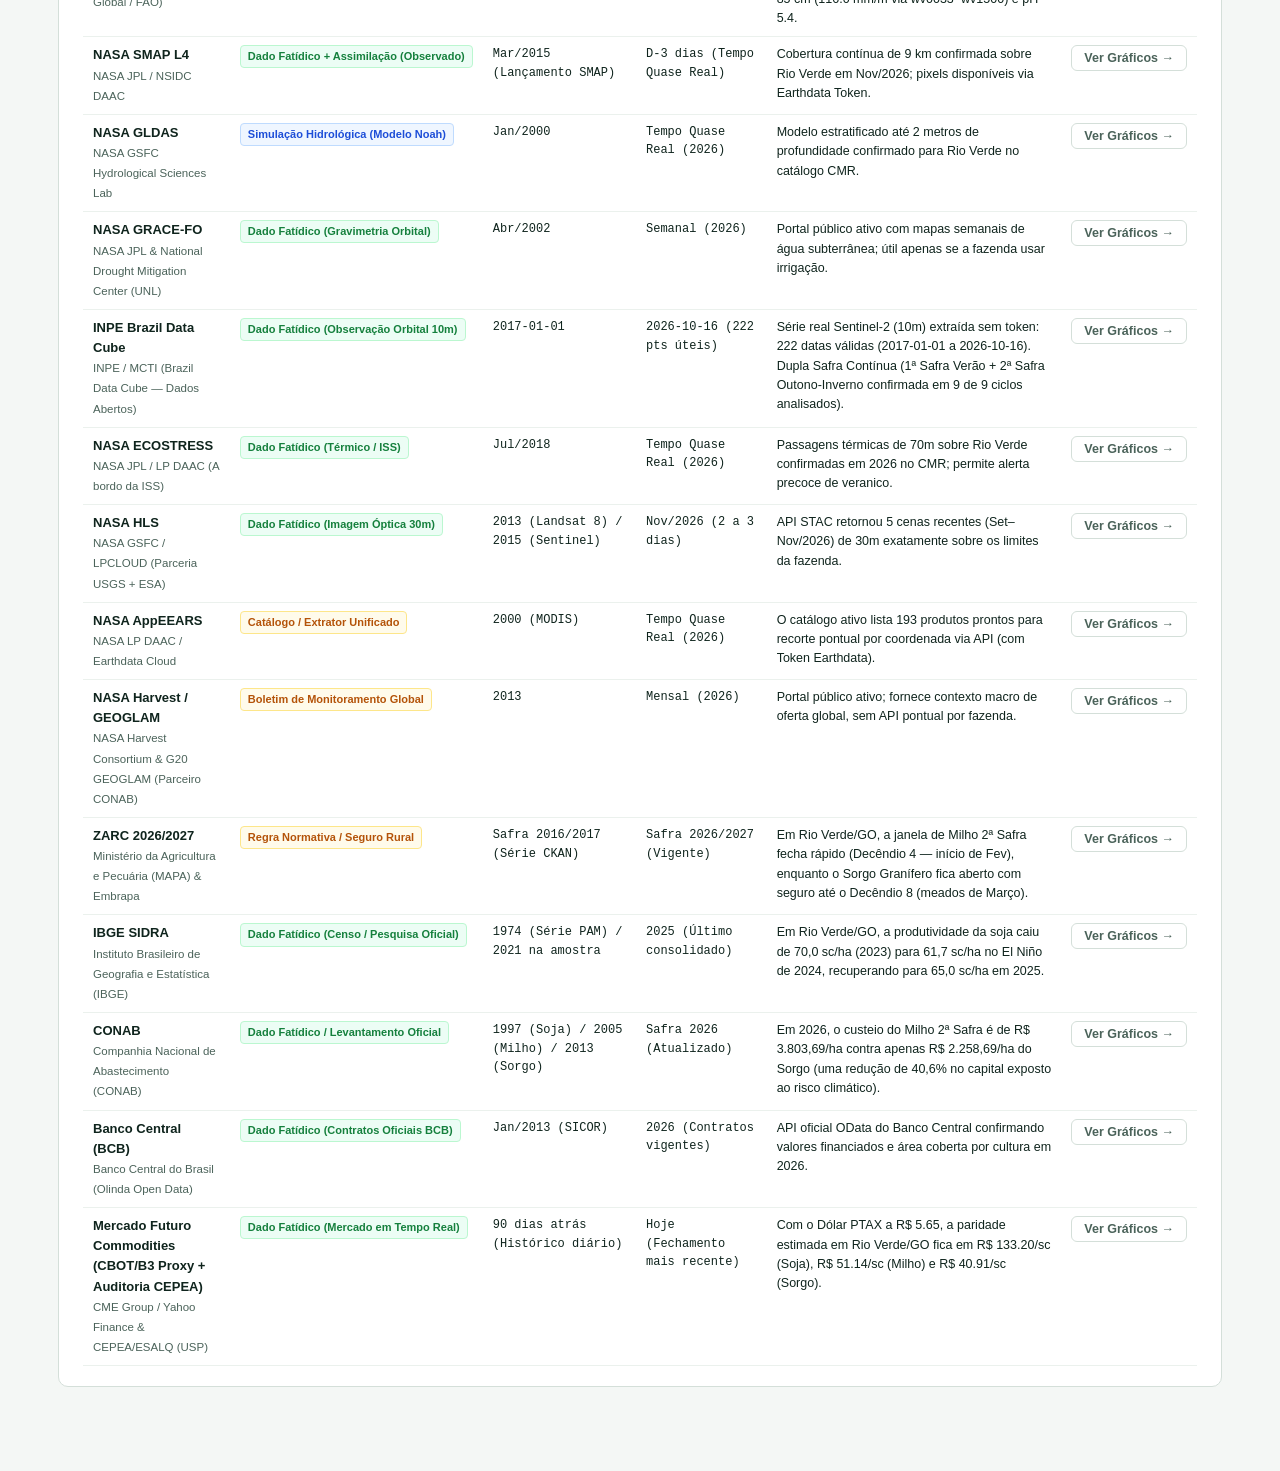
==== commit 19e15b9c: "Add INPE BDC WTSS NDVI (10m), SoilGrids physical CAD/chemistry, and NOAA CPC ENSO bulletin" ====
--- a/frontend/index.html
+++ b/frontend/index.html
@@ -20,7 +20,7 @@
       <div class="telemetry-strip" id="telemetryStrip"></div>
       <nav class="view-tabs" aria-label="Navegação principal">
         <button class="view-tab active" data-view="home">1. Início: Entenda o Sistema</button>
-        <button class="view-tab" data-view="etl">2. Explorar as 21 Fontes</button>
+        <button class="view-tab" data-view="etl">2. Explorar as 22 Fontes</button>
         <button class="view-tab" data-view="simulator">3. Simulador Risco × Retorno</button>
         <button class="view-tab" data-view="rotare">4. Caso de Uso: Rotare (El Niño)</button>
       </nav>
@@ -30,7 +30,7 @@
   <!-- PÁGINA INICIAL: VISÃO GERAL PARA QUALQUER PESSOA ENTENDER -->
   <section class="home-container" id="homeView"></section>
 
-  <!-- EXPLORADOR DETALHADO DE CADA UMA DAS 21 BASES -->
+  <!-- EXPLORADOR DETALHADO DE CADA UMA DAS 22 BASES -->
   <main class="shell hidden" id="etlView">
     <aside class="sidebar">
       <input type="search" id="sourceFilter" class="sidebar-search" placeholder="Buscar base (ex: El Niño, Solo, Milho, ZARC)..." />
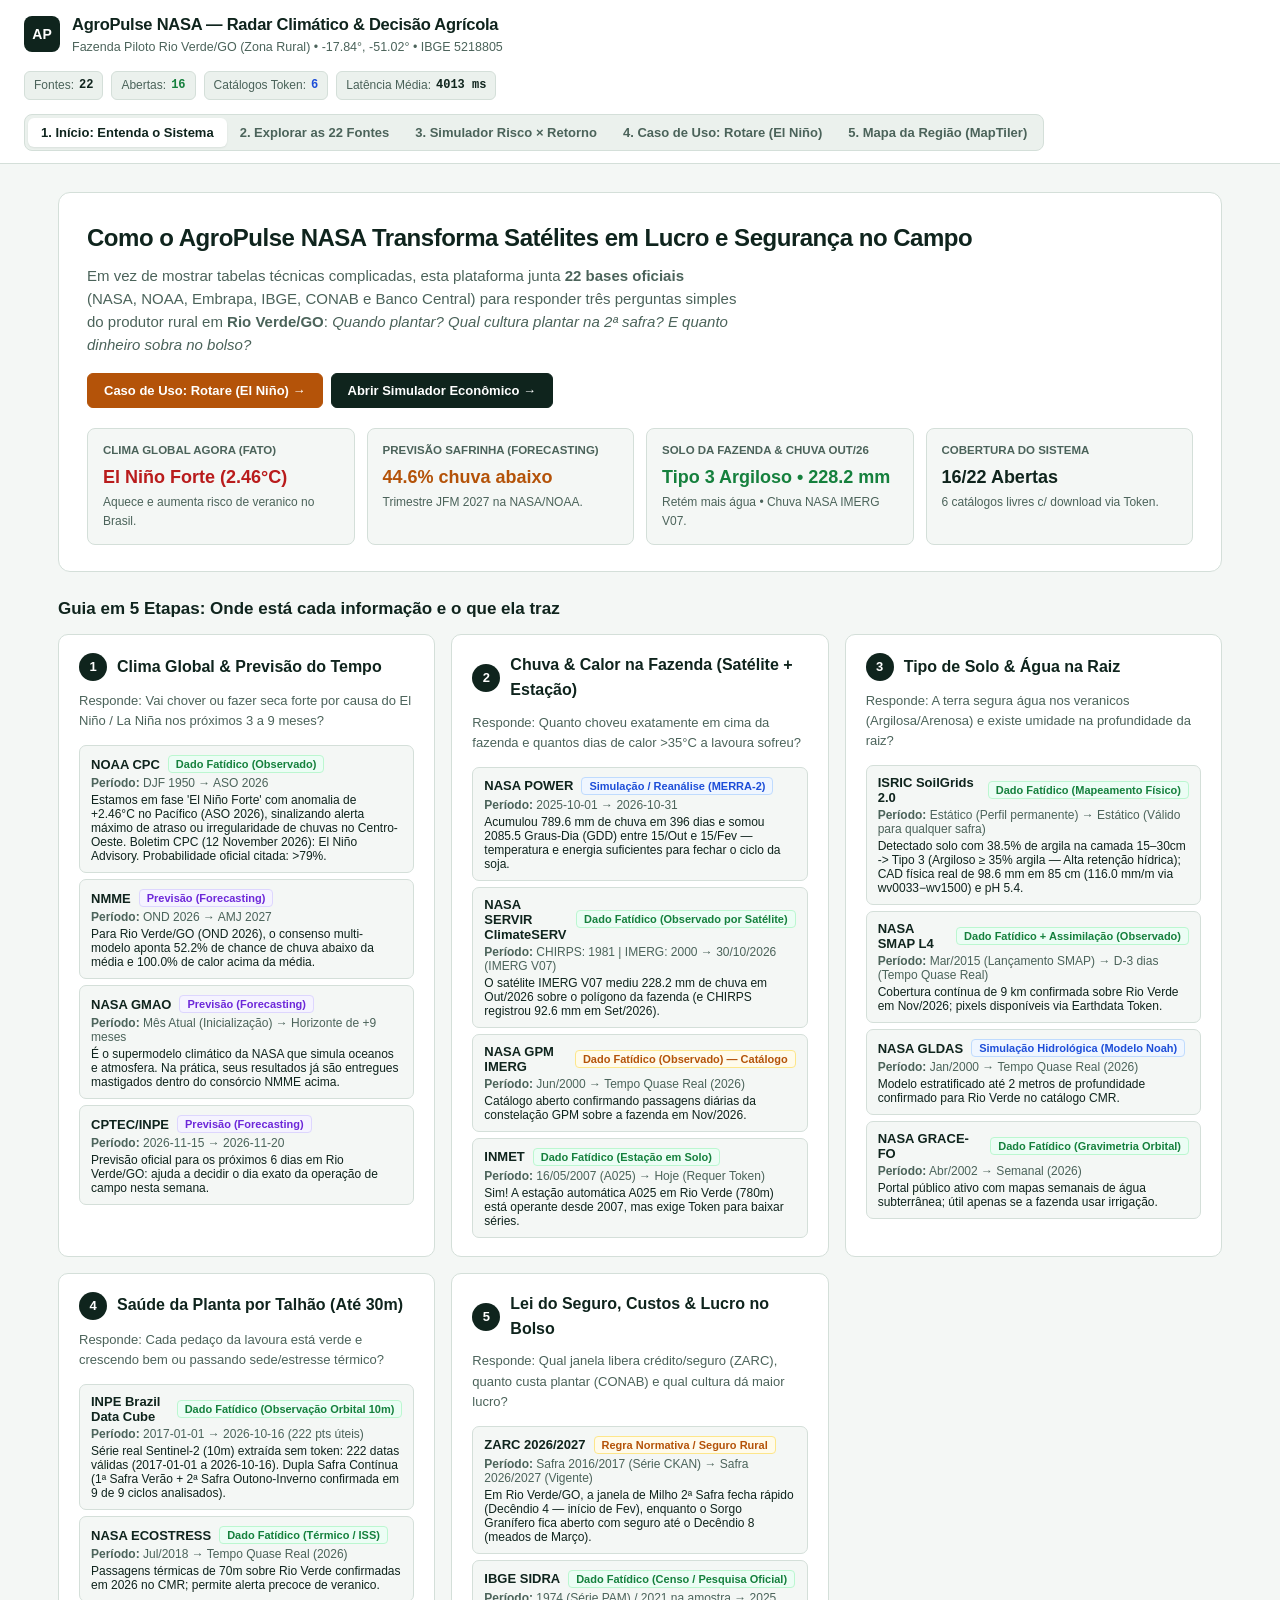
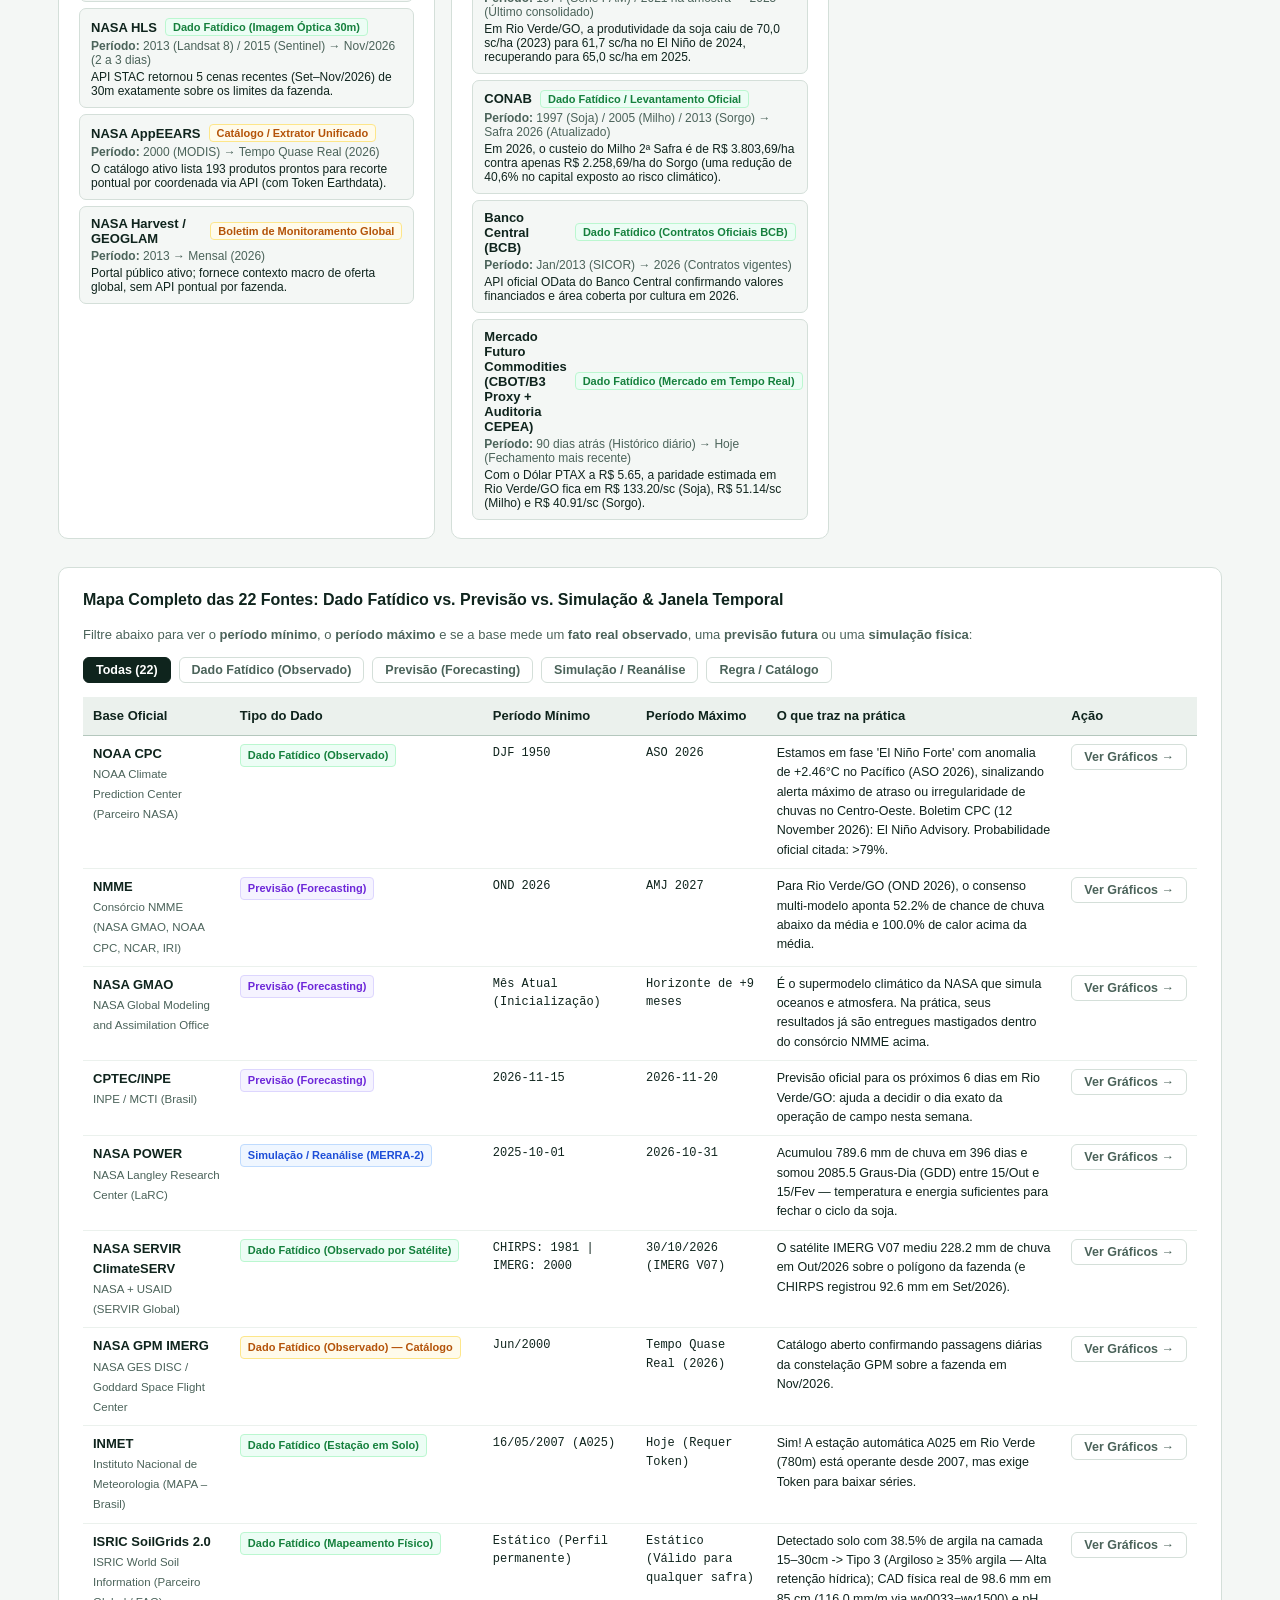
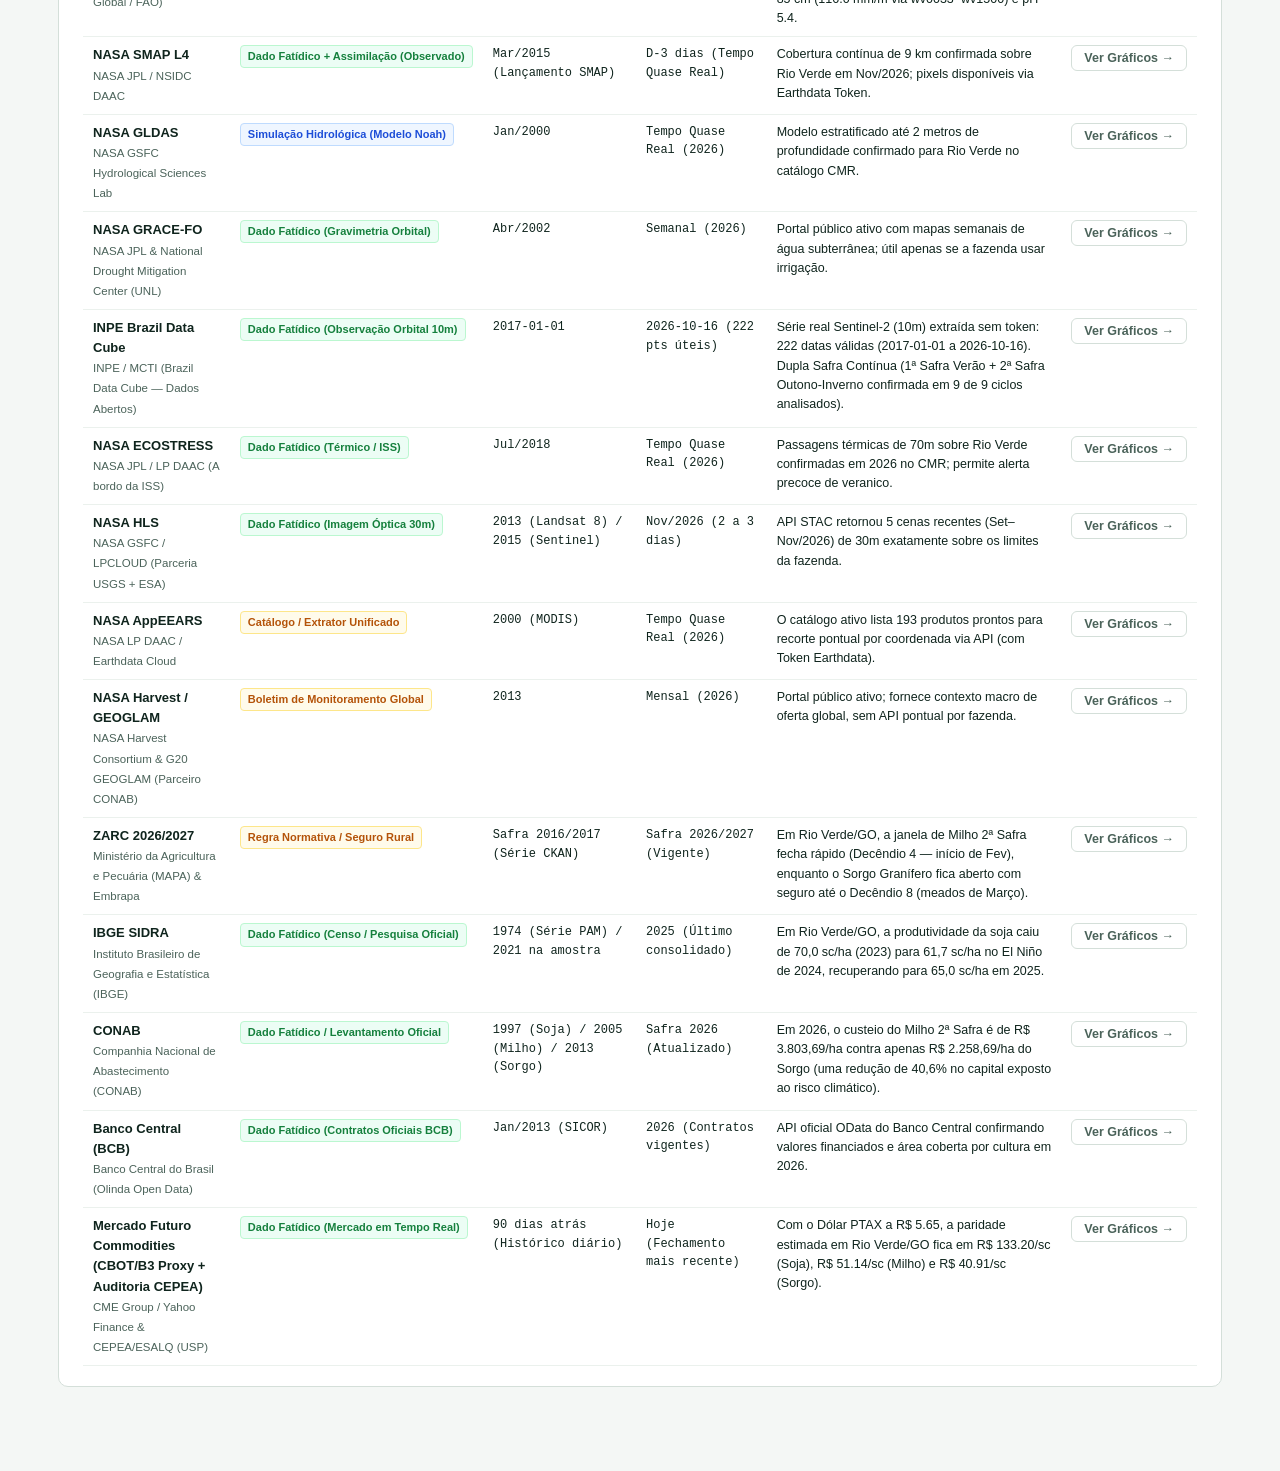
==== commit c5128a17: "Add MapTiler Region Map & Satellite Static Image Generator (tab 5)" ====
--- a/frontend/index.html
+++ b/frontend/index.html
@@ -23,6 +23,7 @@
         <button class="view-tab" data-view="etl">2. Explorar as 22 Fontes</button>
         <button class="view-tab" data-view="simulator">3. Simulador Risco × Retorno</button>
         <button class="view-tab" data-view="rotare">4. Caso de Uso: Rotare (El Niño)</button>
+        <button class="view-tab" data-view="maptiler">5. Mapa da Região (MapTiler)</button>
       </nav>
     </div>
   </header>
@@ -48,7 +49,11 @@
   <!-- CASO DE USO ROTARE COM EL NIÑO -->
   <section class="home-container hidden" id="rotareView"></section>
 
+  <!-- REQUISITOR DE MAPAS & IMAGENS DE REGIÃO (MAPTILER CLOUD) -->
+  <section class="home-container hidden" id="maptilerView"></section>
+
   <!-- Bundle JS local para funcionar 100% no GitHub Pages, HTTP local e file:// -->
+  <script src="maptiler_config.js"></script>
   <script src="bundle.js"></script>
   <script src="app.js"></script>
 </body>
--- a/frontend/styles.css
+++ b/frontend/styles.css
@@ -818,4 +818,72 @@
   .audit-grid, .hero-highlights, .rotare-setup-grid, .rotare-form-grid { grid-template-columns: 1fr; }
   .scenario-grid { grid-template-columns: 1fr; }
   .hbar-row { grid-template-columns: 120px 1fr 90px; }
-}
+  .maptiler-grid, .maptiler-multi { grid-template-columns: 1fr !important; }
+}
+
+/* MapTiler Region Image Studio */
+.maptiler-grid {
+  display: grid;
+  grid-template-columns: 380px 1fr;
+  gap: 18px;
+  align-items: start;
+}
+
+.maptiler-input {
+  width: 100%;
+  padding: 8px 10px;
+  border-radius: 6px;
+  border: 1px solid var(--border-strong);
+  background: var(--bg);
+  font-family: var(--font-sans);
+  font-size: 13px;
+  color: var(--ink);
+}
+
+.maptiler-img-frame {
+  background: #0f172a;
+  border-radius: 10px;
+  overflow: hidden;
+  border: 1px solid var(--border);
+  min-height: 320px;
+  display: grid;
+  place-items: center;
+  position: relative;
+}
+
+.maptiler-img-frame img {
+  display: block;
+  width: 100%;
+  height: auto;
+  max-height: 580px;
+  object-fit: contain;
+}
+
+.maptiler-multi {
+  display: grid;
+  grid-template-columns: repeat(3, 1fr);
+  gap: 12px;
+  margin-top: 14px;
+}
+
+.maptiler-thumb {
+  background: var(--surface);
+  border: 1px solid var(--border);
+  border-radius: 8px;
+  overflow: hidden;
+}
+
+.maptiler-thumb img {
+  width: 100%;
+  display: block;
+  height: auto;
+}
+
+.maptiler-thumb-cap {
+  padding: 6px 10px;
+  font-size: 12px;
+  font-weight: 700;
+  border-top: 1px solid var(--border);
+  display: flex;
+  justify-content: space-between;
+}
